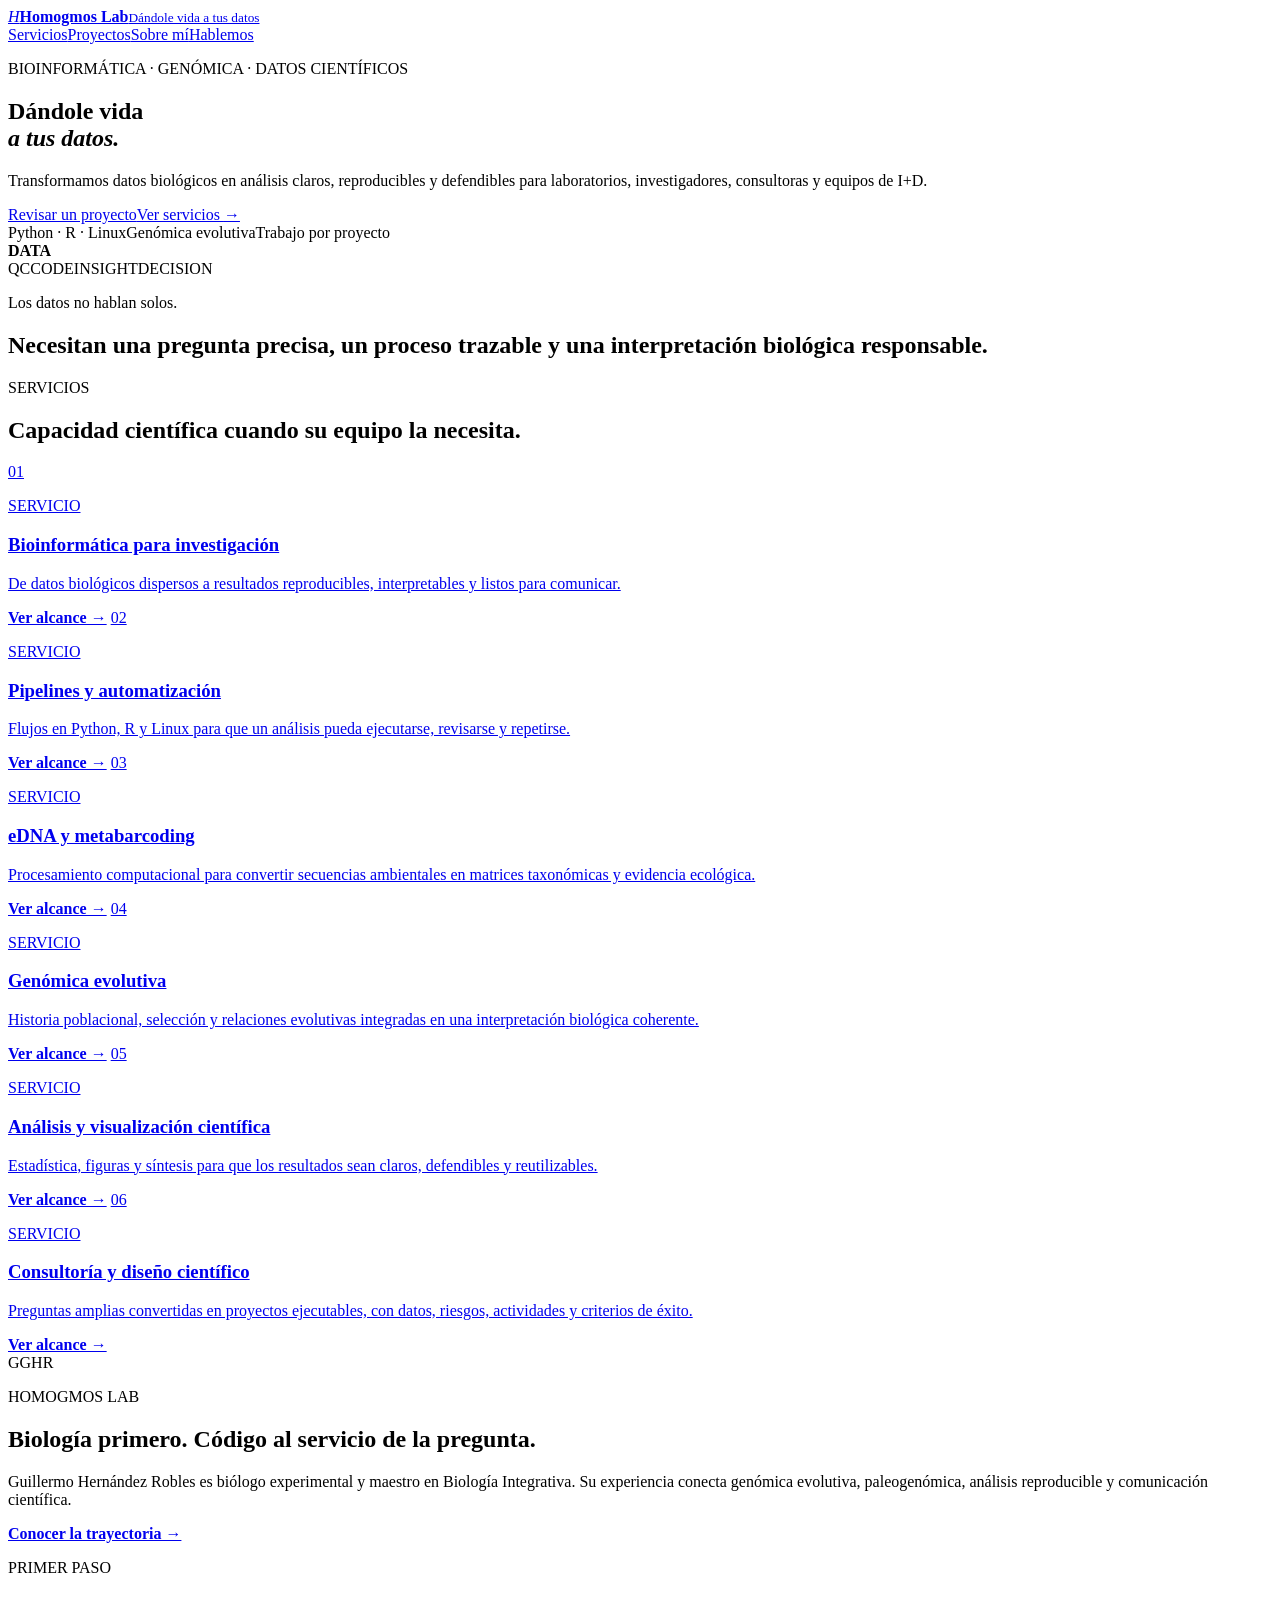
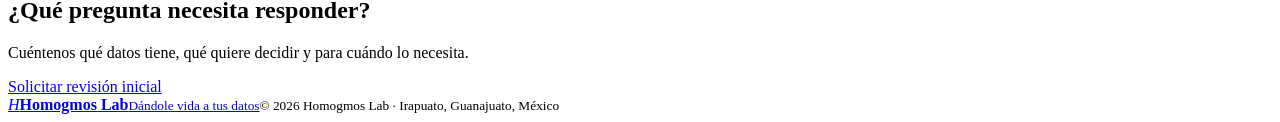
==== index.html @ 4fca9252 "Add files via upload" ====
<!doctype html>
<html lang="es">
<head>
  <meta charset="utf-8">
  <meta name="viewport" content="width=device-width,initial-scale=1">
  <meta name="description" content="Bioinformática, genómica, eDNA, pipelines y análisis científico por proyecto.">
  <meta name="theme-color" content="#163f32">
  <title>Dándole vida a tus datos | Homogmos Lab</title>
  <link rel="stylesheet" href="assets/styles.css">
</head>
<body>
  <header>
    <a class="logo" href="index.html"><i>H</i><span><b>Homogmos Lab</b><small>Dándole vida a tus datos</small></span></a>
    <nav><a href="servicios/index.html">Servicios</a><a href="proyectos/index.html">Proyectos</a><a href="sobre-mi/index.html">Sobre mí</a><a class="navcta" href="contacto/index.html">Hablemos</a></nav>
  </header>
  <main>
    <section class="hero">
      <div>
        <p class="kicker">BIOINFORMÁTICA · GENÓMICA · DATOS CIENTÍFICOS</p>
        <h1>Dándole vida<br><em>a tus datos.</em></h1>
        <p class="lead">Transformamos datos biológicos en análisis claros, reproducibles y defendibles para laboratorios, investigadores, consultoras y equipos de I+D.</p>
        <div class="actions"><a class="button" href="contacto/index.html">Revisar un proyecto</a><a class="textlink" href="servicios/index.html">Ver servicios <span>→</span></a></div>
        <div class="proof"><span>Python · R · Linux</span><span>Genómica evolutiva</span><span>Trabajo por proyecto</span></div>
      </div>
      <div class="data-life" aria-label="Datos convertidos en conocimiento">
        <div class="data-orbit"></div><div class="data-axis axis-x"></div><div class="data-axis axis-y"></div>
        <div class="data-seed"><b>DATA</b></div>
        <span class="leaf l1">QC</span><span class="leaf l2">CODE</span><span class="leaf l3">INSIGHT</span><span class="leaf l4">DECISION</span>
      </div>
    </section>
    <section class="manifesto"><p>Los datos no hablan solos.</p><h2>Necesitan una pregunta precisa, un proceso trazable y una interpretación biológica responsable.</h2></section>
    <section class="section">
      <p class="kicker">SERVICIOS</p><h2>Capacidad científica cuando su equipo la necesita.</h2>
      <div class="cards">
        <a class="card" href="servicios/bioinformatica-investigacion/index.html"><span>01</span><p class="kicker">SERVICIO</p><h3>Bioinformática para investigación</h3><p>De datos biológicos dispersos a resultados reproducibles, interpretables y listos para comunicar.</p><b>Ver alcance →</b></a>
        <a class="card" href="servicios/pipelines-automatizacion/index.html"><span>02</span><p class="kicker">SERVICIO</p><h3>Pipelines y automatización</h3><p>Flujos en Python, R y Linux para que un análisis pueda ejecutarse, revisarse y repetirse.</p><b>Ver alcance →</b></a>
        <a class="card" href="servicios/edna-metabarcoding/index.html"><span>03</span><p class="kicker">SERVICIO</p><h3>eDNA y metabarcoding</h3><p>Procesamiento computacional para convertir secuencias ambientales en matrices taxonómicas y evidencia ecológica.</p><b>Ver alcance →</b></a>
        <a class="card" href="servicios/genomica-evolutiva/index.html"><span>04</span><p class="kicker">SERVICIO</p><h3>Genómica evolutiva</h3><p>Historia poblacional, selección y relaciones evolutivas integradas en una interpretación biológica coherente.</p><b>Ver alcance →</b></a>
        <a class="card" href="servicios/analisis-visualizacion/index.html"><span>05</span><p class="kicker">SERVICIO</p><h3>Análisis y visualización científica</h3><p>Estadística, figuras y síntesis para que los resultados sean claros, defendibles y reutilizables.</p><b>Ver alcance →</b></a>
        <a class="card" href="servicios/consultoria-cientifica/index.html"><span>06</span><p class="kicker">SERVICIO</p><h3>Consultoría y diseño científico</h3><p>Preguntas amplias convertidas en proyectos ejecutables, con datos, riesgos, actividades y criterios de éxito.</p><b>Ver alcance →</b></a>
      </div>
    </section>
    <section class="story"><div class="mono">GGHR</div><div><p class="kicker">HOMOGMOS LAB</p><h2>Biología primero. Código al servicio de la pregunta.</h2><p>Guillermo Hernández Robles es biólogo experimental y maestro en Biología Integrativa. Su experiencia conecta genómica evolutiva, paleogenómica, análisis reproducible y comunicación científica.</p><a href="sobre-mi/index.html"><b>Conocer la trayectoria →</b></a></div></section>
    <section class="cta"><p class="kicker">PRIMER PASO</p><h2>¿Qué pregunta necesita responder?</h2><p>Cuéntenos qué datos tiene, qué quiere decidir y para cuándo lo necesita.</p><a class="button dark" href="contacto/index.html">Solicitar revisión inicial</a></section>
  </main>
  <footer><a class="logo" href="index.html"><i>H</i><span><b>Homogmos Lab</b><small>Dándole vida a tus datos</small></span></a><small>© 2026 Homogmos Lab · Irapuato, Guanajuato, México</small></footer>
</body>
</html>
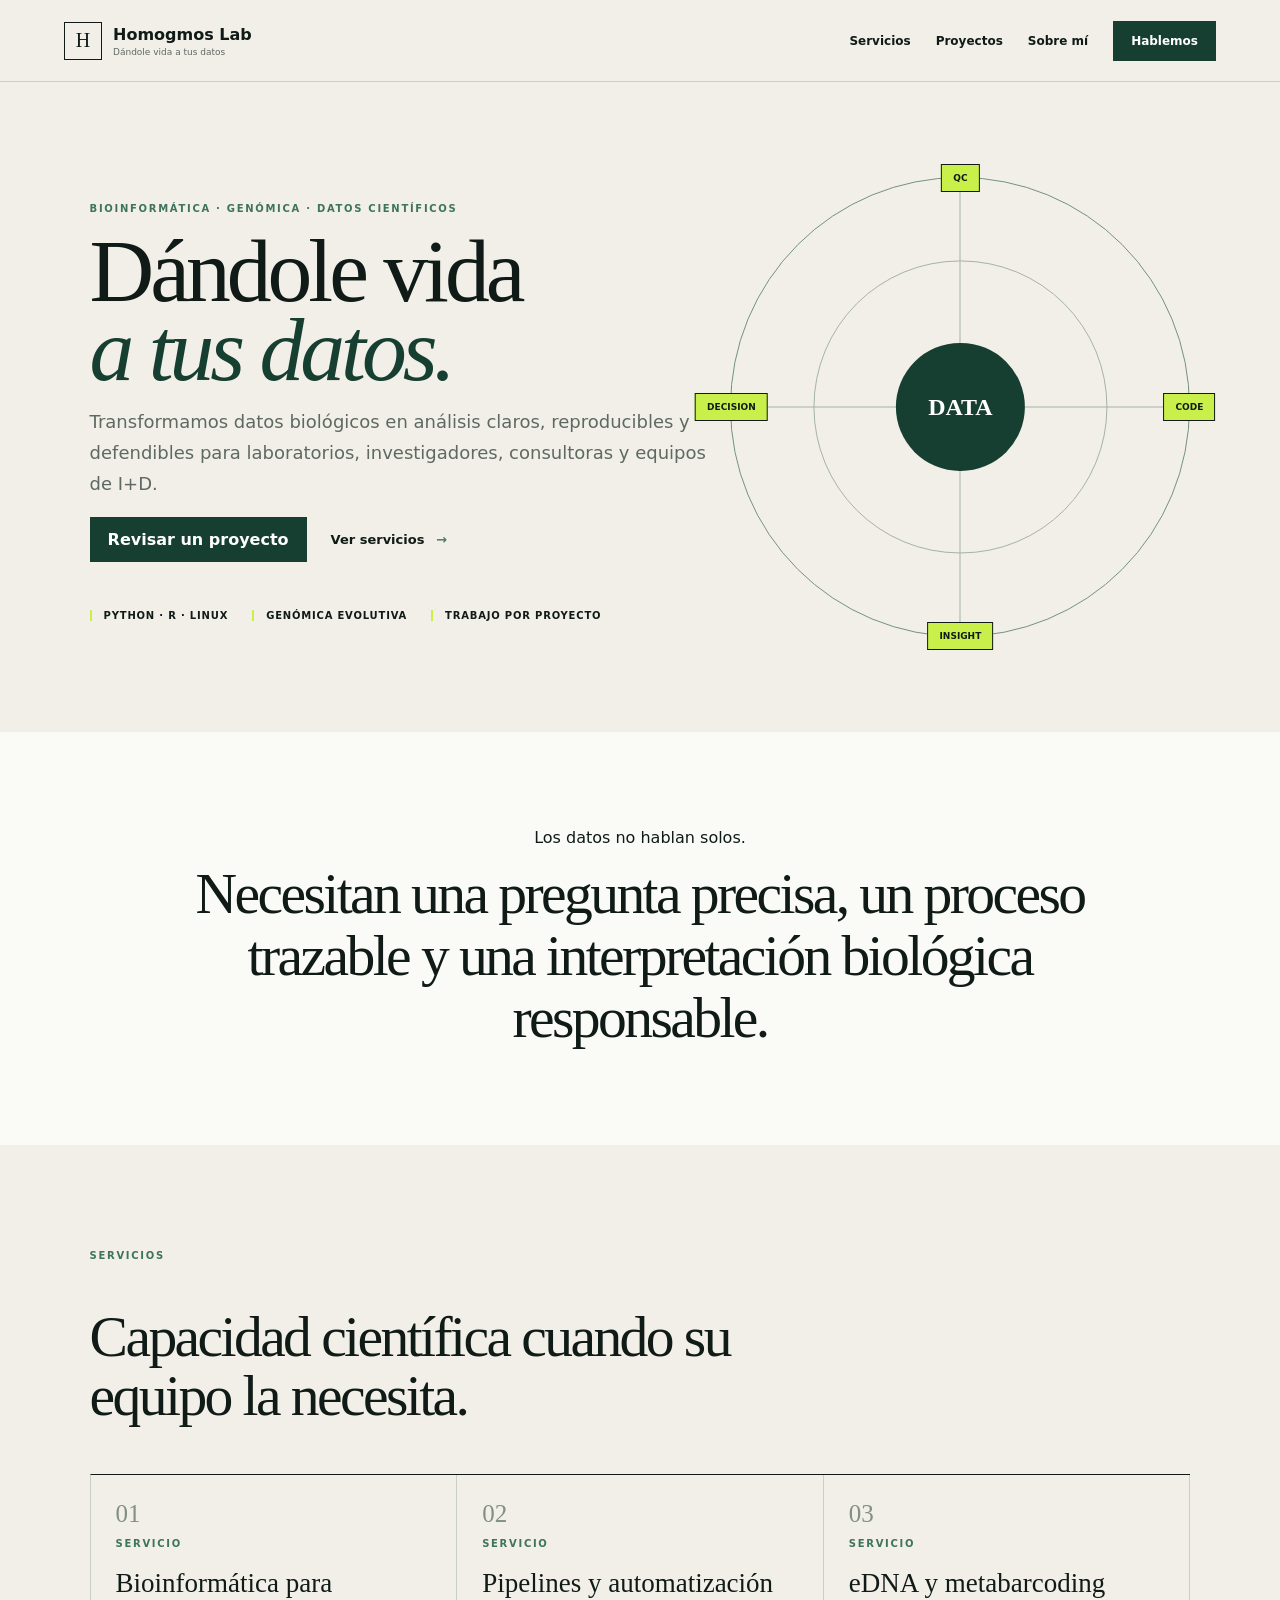
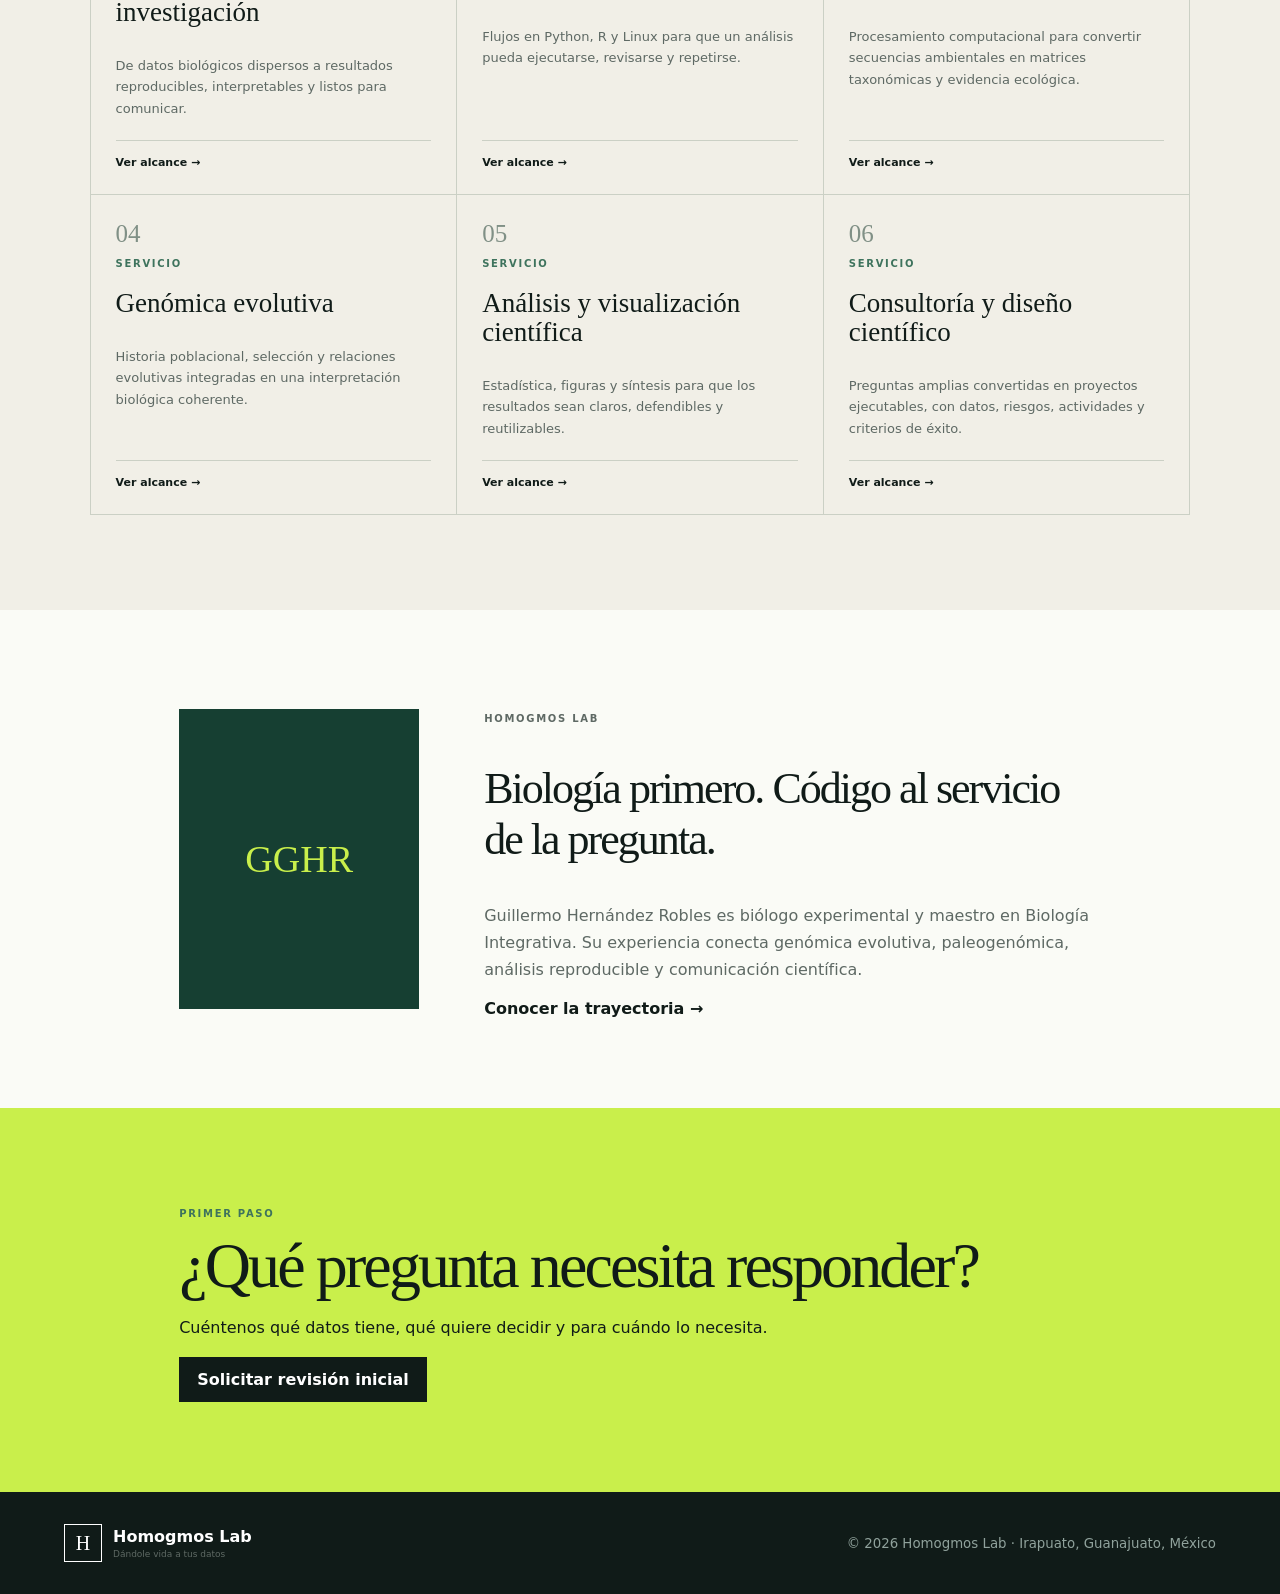
==== commit cd25e5de: "Add files via upload" ====
--- a/index.html
+++ b/index.html
@@ -6,7 +6,20 @@
   <meta name="description" content="Bioinformática, genómica, eDNA, pipelines y análisis científico por proyecto.">
   <meta name="theme-color" content="#163f32">
   <title>Dándole vida a tus datos | Homogmos Lab</title>
-  <link rel="stylesheet" href="assets/styles.css">
+  <style>
+:root{--cream:#f1efe7;--paper:#fafbf6;--ink:#101b18;--green:#163f32;--lime:#c9ef4b;--line:#cbd0c5;--muted:#5e6964;--sage:#dfe4d6}*{box-sizing:border-box}html{scroll-behavior:smooth}body{margin:0;background:var(--cream);color:var(--ink);font-family:Inter,system-ui,-apple-system,"Segoe UI",sans-serif}a{color:inherit;text-decoration:none}header{height:82px;padding:0 5vw;display:flex;align-items:center;justify-content:space-between;border-bottom:1px solid var(--line);background:var(--cream);position:sticky;top:0;z-index:10}.logo{display:flex;align-items:center;gap:11px}.logo i{display:grid;place-items:center;width:38px;height:38px;border:1px solid;font:normal 20px Georgia}.logo b,.logo small{display:block}.logo small{font-size:9px;color:var(--muted);margin-top:3px}nav{display:flex;align-items:center;gap:25px;font-size:12px;font-weight:700}.navcta,.button{display:inline-block;background:var(--green);color:white;padding:13px 18px;font-weight:800}.hero{min-height:650px;display:grid;grid-template-columns:1.2fr .8fr;align-items:center;padding:70px 7vw}.kicker{font-size:10px;letter-spacing:.17em;font-weight:850;color:#3e735d}.hero h1,.section h2,.manifesto h2,.story h2,.cta h2,.pagehero h1{font-family:Georgia,serif;font-weight:500;letter-spacing:-.045em}.hero h1{font-size:clamp(58px,7vw,105px);line-height:.88;margin:18px 0}.hero h1 em{color:var(--green);font-weight:400}.lead,.pagehero>p:not(.kicker){font-size:18px;line-height:1.7;color:var(--muted);max-width:720px}.orb{width:min(370px,38vw);aspect-ratio:1;border:1px solid #729080;border-radius:50%;display:grid;place-content:center;text-align:center;margin:auto}.orb b{font:29px Georgia}.orb span{color:#46725c;font-size:11px}.manifesto{padding:80px 14vw;background:var(--paper);text-align:center}.manifesto h2{font-size:clamp(35px,4.5vw,60px);line-height:1.08;margin:15px auto;max-width:1000px}.section{padding:95px 7vw}.section>h2{font-size:clamp(38px,4.5vw,62px);line-height:1.02;max-width:780px}.cards{display:grid;grid-template-columns:repeat(3,1fr);border-top:1px solid;border-left:1px solid var(--line);margin-top:45px}.card{min-height:320px;padding:25px;display:flex;flex-direction:column;border-right:1px solid var(--line);border-bottom:1px solid var(--line)}.card>span,.big-num{font:25px Georgia;color:#809086}.card h3{font:500 27px/1.08 Georgia;margin:10px 0 15px}.card>p:not(.kicker){font-size:13px;color:var(--muted);line-height:1.65}.card>b{margin-top:auto;padding-top:15px;border-top:1px solid var(--line);font-size:11px}.story{padding:90px 14vw;display:grid;grid-template-columns:240px 1fr;gap:65px;align-items:center;background:var(--paper)}.mono{aspect-ratio:4/5;background:var(--green);color:var(--lime);display:grid;place-items:center;font:38px Georgia}.story h2{font-size:44px}.story p{line-height:1.7;color:var(--muted)}.cta{padding:90px 14vw;background:var(--lime)}.cta h2{font-size:clamp(44px,5vw,70px);line-height:1;margin:15px 0}.cta>p:not(.kicker){line-height:1.7;max-width:700px}.button.dark{background:var(--ink)}footer{padding:32px 5vw;background:var(--ink);color:white;display:flex;justify-content:space-between;align-items:center;gap:25px}footer header{display:contents}footer nav{display:none}footer .logo i{border-color:white}footer small{color:#90a29c}.pagehero{padding:85px 9vw 70px;background:var(--paper);border-bottom:1px solid var(--line)}.pagehero h1{font-size:clamp(52px,7vw,92px);line-height:.93;max-width:1050px;margin:15px 0}.twocol,.detail{display:grid;grid-template-columns:1fr 1fr;gap:7vw}.twocol>div{padding:70px 7vw}.twocol>div:first-child{background:var(--sage)}.twocol h2,.detail h2{font:500 38px/1.08 Georgia}.twocol li,.detail li{padding:11px 0;border-top:1px solid var(--line)}.detail p,.detail li{color:var(--muted);line-height:1.7}.detail aside{background:var(--sage);padding:30px}.detail aside h3{font:500 22px Georgia;border-top:1px solid #abb5aa;padding-top:20px}.detail aside h3:first-child{border:0}.boundary{padding:25px;border-left:4px solid var(--lime);background:var(--paper)}.projects{display:grid;grid-template-columns:1fr 1fr;border-top:1px solid;border-left:1px solid var(--line)}.projects article{padding:30px;min-height:330px;border-right:1px solid var(--line);border-bottom:1px solid var(--line)}.projects article>span{font:25px Georgia;color:#809086}.projects h2{font-size:35px}.projects article>p:not(.kicker){color:var(--muted);line-height:1.7}
+@media(max-width:850px){nav a:not(.navcta){display:none}.hero,.detail,.twocol{grid-template-columns:1fr}.orb{width:60vw;margin-top:50px}.cards{grid-template-columns:1fr 1fr}.story{padding:75px 7vw;grid-template-columns:200px 1fr}}
+@media(max-width:560px){header{height:70px}.hero{padding:60px 6vw;min-height:auto}.hero h1{font-size:53px}.orb{width:82vw}.section{padding:70px 6vw}.cards,.projects{grid-template-columns:1fr}.story{grid-template-columns:1fr;padding:70px 6vw}.mono{width:190px}.cta,.pagehero{padding:70px 6vw}footer{align-items:flex-start;flex-direction:column}}
+.home-screen{padding:90px 7vw 60px;text-align:center;background:var(--paper)}.home-screen h1{font:500 clamp(64px,9vw,132px)/.86 Georgia;margin:24px 0 12px;letter-spacing:-.055em}.home-screen h2{font:400 clamp(37px,5vw,68px)/.98 Georgia;color:var(--green);margin:0}.home-screen h2 em{font-weight:400}.home-screen>p:not(.kicker){max-width:680px;margin:30px auto 0;color:var(--muted);line-height:1.7}.option-screen{padding:0 7vw 95px;background:var(--paper)}.option-grid{display:grid;grid-template-columns:repeat(3,1fr);border-top:1px solid var(--ink);border-left:1px solid var(--line)}.option{min-height:230px;padding:24px;display:flex;flex-direction:column;border-right:1px solid var(--line);border-bottom:1px solid var(--line);transition:.2s}.option:hover{background:var(--cream);transform:translateY(-2px)}.option>span{font:23px Georgia;color:#809086}.option h3{font:500 24px/1.08 Georgia;margin:25px 0 10px}.option p{font-size:12px;line-height:1.6;color:var(--muted)}.option>b{font-size:10px;margin-top:auto;padding-top:13px;border-top:1px solid var(--line)}
+@media(max-width:850px){.option-grid{grid-template-columns:1fr 1fr}}
+@media(max-width:560px){.home-screen{padding:65px 6vw 45px}.home-screen h1{font-size:59px}.option-screen{padding:0 6vw 70px}.option-grid{grid-template-columns:1fr}.option{min-height:200px}}
+
+.actions{display:flex;align-items:center;gap:24px}.textlink{font-size:13px;font-weight:800}.textlink span{color:#507a64;margin-left:7px}.proof{display:flex;gap:24px;margin-top:48px;font-size:10px;font-weight:800;letter-spacing:.08em;text-transform:uppercase}.proof span{border-left:2px solid var(--lime);padding-left:12px}
+.data-life{width:min(460px,42vw);aspect-ratio:1;position:relative;margin:auto;border:1px solid #759183;border-radius:50%}.data-orbit{position:absolute;width:64%;aspect-ratio:1;left:50%;top:50%;transform:translate(-50%,-50%);border:1px solid #a5b3aa;border-radius:50%}.data-axis{position:absolute;left:50%;top:50%;background:#a5b3aa;transform:translate(-50%,-50%)}.axis-x{width:100%;height:1px}.axis-y{width:1px;height:100%}.data-seed{position:absolute;width:28%;aspect-ratio:1;left:50%;top:50%;transform:translate(-50%,-50%);border-radius:50%;background:var(--green);color:white;display:grid;place-items:center;font:24px Georgia;z-index:3}.leaf{position:absolute;transform:translate(-50%,-50%);z-index:4;background:var(--lime);border:1px solid var(--ink);padding:8px 11px;font-size:9px;font-weight:900;white-space:nowrap}.l1{top:0;left:50%}.l2{top:50%;left:100%}.l3{top:100%;left:50%}.l4{top:50%;left:0}
+@media(max-width:850px){.data-life{width:65vw;margin-top:55px}}
+@media(max-width:560px){.actions,.proof{align-items:flex-start;flex-direction:column}.proof{gap:9px;margin-top:35px}.data-life{width:82vw}}
+
+</style>
 </head>
 <body>
   <header>
